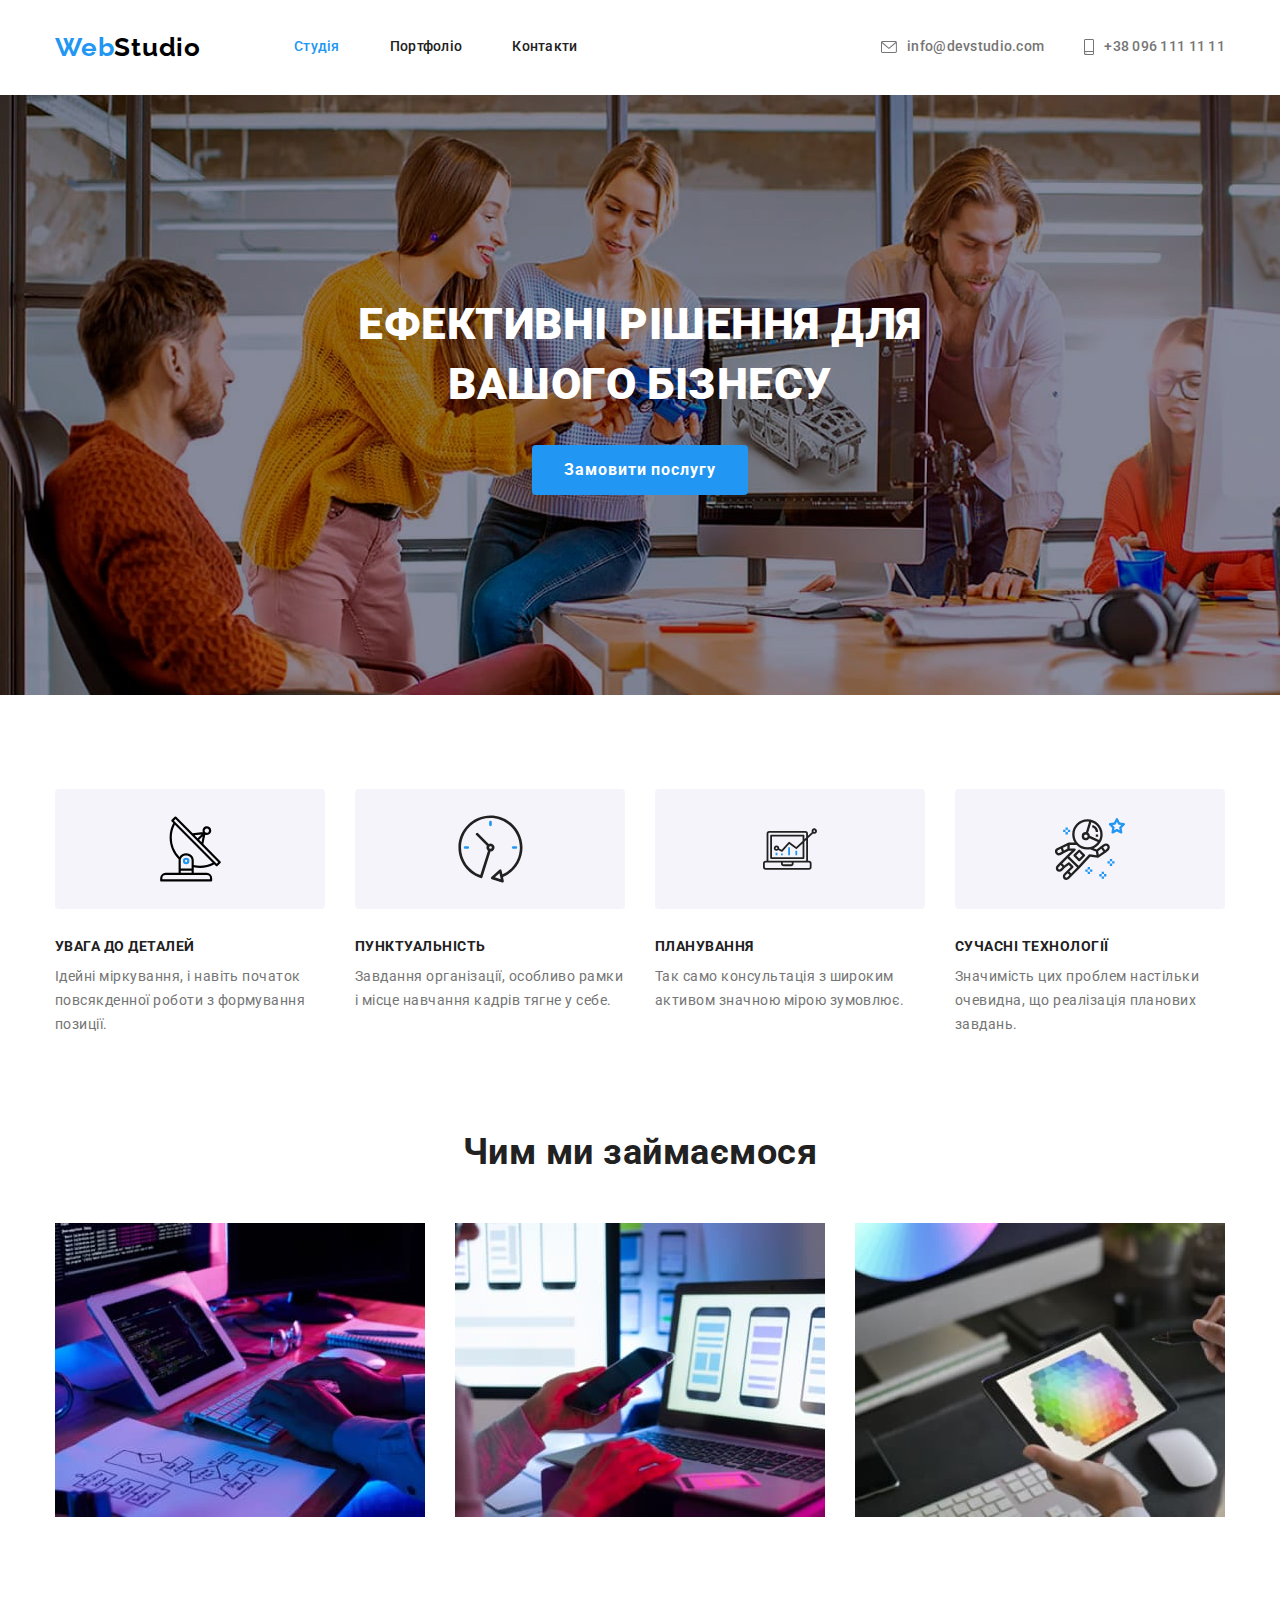
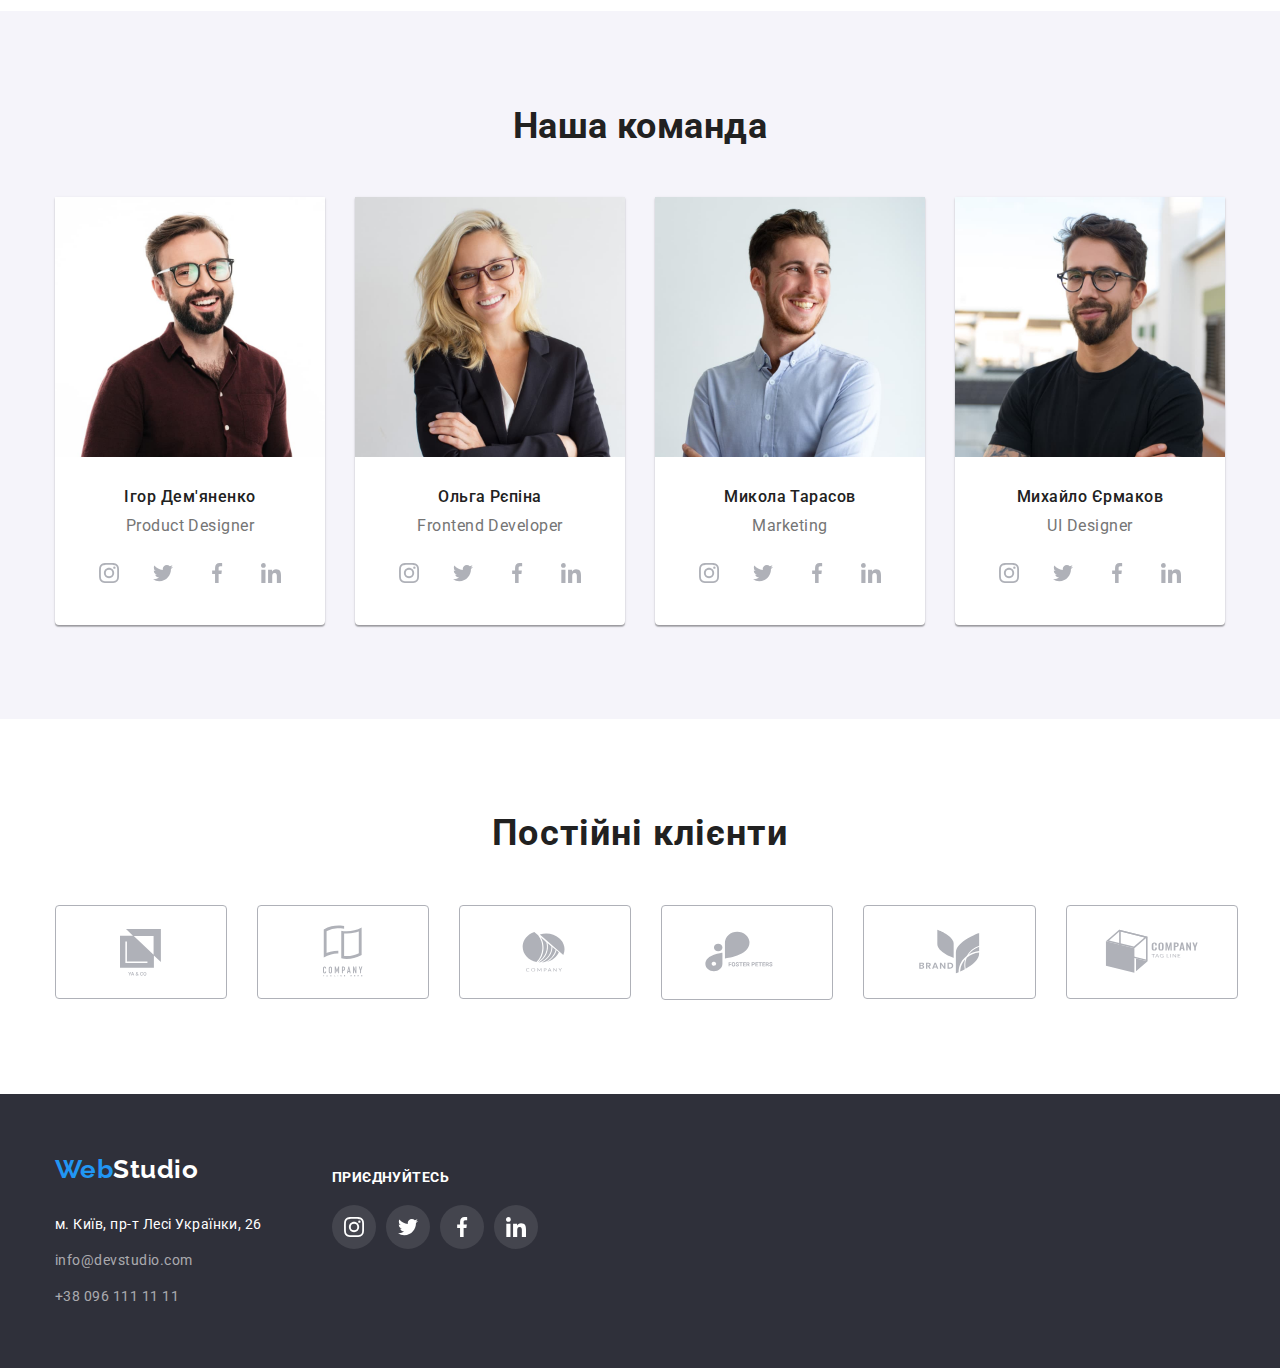
==== index.html @ acfb0175 "add" ====
<!DOCTYPE html>
<html lang="uk">
  <head>
    <meta charset="UTF-8" />
    <meta http-equiv="X-UA-Compatible" content="IE=edge" />
    <meta name="viewport" content="width=device-width, initial-scale=1.0" />
    <title>Document</title>
    <link
      href="https://fonts.googleapis.com/css2?family=Raleway:wght@700&family=Roboto:wght@400;500;700;900&display=swap"
      rel="stylesheet"
    />
    <link
      rel="stylesheet"
      href="https://cdnjs.cloudflare.com/ajax/libs/modern-normalize/1.1.0/modern-normalize.min.css"
    />
    <link rel="stylesheet" href="./сss/styles.css" />
    <link rel="stylesheet" href="./сss/sprite.css">
  </head>
  <body class="page">
    <header>
      <div class="container header">
        <nav class="nav">
          <a href="#" lang="en" class="firspart-logo increase"
            >Web<span class="secondpart-logo">Studio</span></a
          >

          <ul class="site-nav">
            <li class="link-nav">
              <a href="#" class="link current increase">Студія</a>
            </li>
            <li class="link-nav">
              <a href="./portfolio.html" class="link increase">Портфоліо</a>
            </li>
            <li class="link-nav">
              <a href="#" class="link increase">Контакти</a>
            </li>
          </ul>
        </nav>
        <ul class="site-info">
          <li class="item">
            <a href="mailto:info@devstudio.com" class="link increase header-envelop"
              > <svg class="envelop-icon"  width="16" height="12"><use href="./images/icons.svg#icon-envelope ">
              </use></svg>info@devstudio.com</a
            >  
          </li>
          <li class="item">
            <a href="tel:+380961111111" class="link increase header-smartphone"
              ><svg class="smartphone-icon" width="10" height="16">
                <use href="./images/icons.svg#icon-smartphone "></use>
              </svg>+38 096 111 11 11</a
            >
          </li>
        </ul>
      </div>
    </header>

    <main>
      <section class="section hero">
        <div class="container">
          <h1 class="hero-title">Ефективні рішення для <br />вашого бізнесу</h1>
          <button type="button" class="button">Замовити послугу</button>
        </div>
      </section>

      <section class="section info-add">
        <div class="container">
          <h2 class="section-title hidden">Iнформація</h2>
          <ul class="list feature">
            <li class="feature-text icon-satellite">
              <div class="feature-svg">
                <svg class="instagram-icon" width="65" height="70">
                  <use href="./images/icons.svg#icon-antenna"></use>
                </svg>
              </div>
              <h3 class="sub-title">УВАГА ДО ДЕТАЛЕЙ</h3>
              <p class="sub-info feature">
                Ідейні міркування, і навіть початок повсякденної роботи з
                формування позиції.
              </p>
            </li>
            <li class="feature-text icon-clock">
              <div class="feature-svg">
                <svg class="clock-icon" width="67" height="70">
                  <use href="./images/icons.svg#icon-clock"></use>
                </svg>
              </div>
              <h3 class="sub-title">ПУНКТУАЛЬНІСТЬ</h3>
              <p class="sub-info feature">
                Завдання організації, особливо рамки і місце навчання кадрів
                тягне у себе.
              </p>
            </li>
            <li class="feature-text icon-planning">
              <div class="feature-svg">
                <svg class="diagram-icon" width="70" height="54">
                  <use href="./images/icons.svg#icon-diagram"></use>
                </svg>
              </div>
              <h3 class="sub-title">ПЛАНУВАННЯ</h3>
              <p class="sub-info feature">
                Так само консультація з широким активом значною мірою зумовлює.
              </p>
            </li>
            <li class="feature-text icon-tech">
              <div class="feature-svg">
                <svg class="astronaut-icon" width="70" height="70">
                  <use href="./images/icons.svg#icon-astronaut"></use>
                </svg>
              </div>
              <h3 class="sub-title">СУЧАСНІ ТЕХНОЛОГІЇ</h3>
              <p class="sub-info feature">
                Значимість цих проблем настільки очевидна, що реалізація
                планових завдань.
              </p>
            </li>
          </ul>
        </div>
      </section>
      <section class="section">
        <div class="container">
          <h2 class="section-title">Чим ми займаємося</h2>
          <ul class="list wwd">
            <li class="item">
              <a href="#" target="_blank" class="link-image">
                <img src="./images/img.jpg" alt="Десктопні додатки" width="370"
              /></a>
            </li>
            <li class="item">
              <a href="#" target="_blank">
                <img src="./images/img2.jpg" alt="Мобільні додатки" width="370"
              /></a>
            </li>
            <li class="item">
              <a href="#" target="_blank">
                <img
                  src="./images/img3.jpg"
                  alt="Дизайнерські рішення"
                  width="370"
              /></a>
            </li>
          </ul>
        </div>
      </section>
      <section class="section team">
        <div class="container">
          <h2 class="section-team-title">Наша команда</h2>
          <ul class="list-team">
            <li class="card">
              <img src="./images/img4.jpg" alt="Ігор Дем'яненко" width="270" />
              <h3 class="sub-title">Ігор Дем'яненко</h3>
              <p class="sub-text">Product Designer</p>
              <ul class="links-team">
                <li class="link-social-network"><a href="#" class="social-network"><svg class="instagram-icon" width="44" height="44"><use href="./images/icons.svg#icon-instagram"></use></svg></a></li>
              <li class="link-social-network"><a href="#" class="social-network"><svg class="twitter-icon"  width="44" height="44"><use href="./images/icons.svg#icon-twitter"></use></svg></a></li>
              <li class="link-social-network"><a href="#" class="social-network"><svg class="facebook-icon"  width="44" height="44"><use href="./images/icons.svg#icon-facebook"></use></svg></a></li>
              <li class="link-social-network"><a href="#" class="social-network"><svg class="linkedin-icon"  width="44" height="44"><use href="./images/icons.svg#icon-linkedin"></use></svg></a></li>
            </ul>
            </li>
            <li class="card">
              <img src="./images/img5.jpg" alt="Ольга Рєпіна" width="270" />
              <h3 class="sub-title">Ольга Рєпіна</h3>
              <p class="sub-text">Frontend Developer</p>
              <ul class="links-team">
                <li class="link-social-network"><a href="#" class="social-network"><svg class="instagram-icon" width="44" height="44">
                      <use href="./images/icons.svg#icon-instagram"></use>
                    </svg></a></li>
                <li class="link-social-network"><a href="#" class="social-network"><svg class="twitter-icon" width="44" height="44">
                      <use href="./images/icons.svg#icon-twitter"></use>
                    </svg></a></li>
                <li class="link-social-network"><a href="#" class="social-network"><svg class="facebook-icon" width="44" height="44">
                      <use href="./images/icons.svg#icon-facebook"></use>
                    </svg></a></li>
                <li class="link-social-network"><a href="#" class="social-network"><svg class="linkedin-icon" width="44" height="44">
                      <use href="./images/icons.svg#icon-linkedin"></use>
                    </svg></a></li>
              </ul>
            </li>
            <li class="card">
              <img src="./images/img6.jpg" alt="Микола Тарасов" width="270" />
              <h3 class="sub-title">Микола Тарасов</h3>
              <p class="sub-text">Marketing</p>
              <ul class="links-team">
                <li class="link-social-network"><a href="#" class="social-network"><svg class="instagram-icon" width="44" height="44">
                      <use href="./images/icons.svg#icon-instagram"></use>
                    </svg></a></li>
                <li class="link-social-network"><a href="#" class="social-network"><svg class="twitter-icon" width="44" height="44">
                      <use href="./images/icons.svg#icon-twitter"></use>
                    </svg></a></li>
                <li class="link-social-network"><a href="#" class="social-network"><svg class="facebook-icon" width="44" height="44">
                      <use href="./images/icons.svg#icon-facebook"></use>
                    </svg></a></li>
                <li class="link-social-network"><a href="#" class="social-network"><svg class="linkedin-icon" width="44" height="44">
                      <use href="./images/icons.svg#icon-linkedin"></use>
                    </svg></a></li>
              </ul>
            </li>
            <li class="card">
              <img src="./images/img7.jpg" alt="Михайло Єрмаков" width="270" />
              <h3 class="sub-title">Михайло Єрмаков</h3>
              <p class="sub-text">UI Designer</p>
              <ul class="links-team">
                <li class="link-social-network"><a href="#" class="social-network"><svg class="instagram-icon" width="44" height="44">
                      <use href="./images/icons.svg#icon-instagram"></use>
                    </svg></a></li>
                <li class="link-social-network"><a href="#" class="social-network"><svg class="twitter-icon" width="44" height="44">
                      <use href="./images/icons.svg#icon-twitter"></use>
                    </svg></a></li>
                <li class="link-social-network"><a href="#" class="social-network"><svg class="facebook-icon" width="44" height="44">
                      <use href="./images/icons.svg#icon-facebook"></use>
                    </svg></a></li>
                <li class="link-social-network"><a href="#" class="social-network"><svg class="linkedin-icon" width="44" height="44">
                      <use href="./images/icons.svg#icon-linkedin"></use>
                    </svg></a></li>
              </ul>
            </li>
          </ul>
        </div>
      </section>
      <section class="section regular-customers">
        <div class="container" >
        <h2 class="title-costomers">Постійні клієнти</h2>
        <ul class="costomers-all">
          <li class="customers-link"><a href="#" class="link-union customers-hover"><svg class="union-icon" width="41" height="47">
              <use href="./images/icons.svg#icon-union"></use>
            </svg></a></li>
          <li class="customers-link"><a href="#" class="link-tagline customers-hover"><svg class="tagline-icon" width="40" height="52">
              <use href="./images/icons.svg#icon-tagline"></use>
            </svg></a></li>
          <li class="customers-link"><a href="#" class="link-company customers-hover"><svg class="company-icon" width="43" height="41">
              <use href="./images/icons.svg#icon-company"></use>
            </svg></a></li>
          <li class="customers-link"><a href="#" class="link-foster customers-hover"><svg class="foster-icon" width="84" height="41">
              <use href="./images/icons.svg#icon-foster"></use>
            </svg></a></li>
          <li class="customers-link"><a href="#" class="link-brand customers-hover"><svg class="brand-icon" width="63" height="45">
              <use href="./images/icons.svg#icon-brand"></use>
            </svg></a></li>
          <li class="customers-link"><a href="#" class="link-tag customers-hover"><svg class="tag-icon" width="94" height="44">
              <use href="./images/icons.svg#icon-tag"></use>
            </svg></a></li>
        </ul>
        </div>
      </section>
    </main>

    <footer class="footer">
    <div class="footer-info container">
      <div class="container-address">
        <a href="#" lang="en" class="footer-firspart-logo">
        Web<span class="footer-secondpart-logo">Studio</span>
        </a>
        <address class="address site">
        <ul class="list">
          <li>
            <p class="list-address">м. Київ, пр-т Лесі Українки, 26</p>
          </li>
          <li>
            <a href="mailto:info@devstudio.com" class="list-email">info@devstudio.com</a>
          </li>
          <li>
            <a href="tel:+30961111111" class="list-tel">+38 096 111 11 11</a>
          </li>
        </ul>
        </address>
      </div>
      <div class="footer-social-networks">
        <h2 class="title-networks-footer">ПРИЄДНУЙТЕСЬ</h2>
        <ul class="footer-links">
          <li class="link-social-network"><a href="#" class="footer-social-network"><svg class="instagram-icon" width="44"
                height="44">
                <use href="./images/icons.svg#icon-instagram"></use>
              </svg></a></li>
          <li class="link-social-network"><a href="#" class="footer-social-network"><svg class="twitter-icon" width="44" height="44">
                <use href="./images/icons.svg#icon-twitter"></use>
              </svg></a></li>
          <li class="link-social-network"><a href="#" class="footer-social-network"><svg class="facebook-icon" width="44"
                height="44">
                <use href="./images/icons.svg#icon-facebook"></use>
              </svg></a></li>
          <li class="link-social-network"><a href="#" class="footer-social-network"><svg class="linkedin-icon" width="44"
                height="44">
                <use href="./images/icons.svg#icon-linkedin"></use>
              </svg></a></li>
        </ul>
      </div>
    </div>
    </footer>
  </body>
</html>
---- сss/styles.css ----
:root{
   --primary-text-color:#757575;
   --tittle-text-color:#212121;
   --firspart-logo-header:#2196F3;
   --firspart-logo-footer:#2196F3;
   --secondpart-logo-header:#000000;
   --secondpart-logo-footer:#FFFFFF;
   --add-color:#2196F3;
   --button-bgcolor:#2196F3;
   --button-active-bgcolor:#188CE8;;
   --button-add-bgcolor:#F5F4FA;
   --color-button:#FFFFFF;
   --button-add-color: #212121;
   --hero-title-color:#FFFFFF;
   --main-bgcolor:#FFFFFF;
   --header-bgcolor:#FFFFFF;
   --hero-section-bgcolor:#C4C4C4;
   --info-section-bgcolor: #F5F5F5;
   --explain-section-bgcolor: #F5F5F5;
   --last-section-bgcolor: #F5F4FA;
   --footer-bgcolor:#2F303A;
   --footer-list-address: #FFFFFF;
   --footer-list-info:rgba(255, 255, 255, 0.6);

   
   --fill-social-network: #AFB1B8;
   --fill-customers:#AFB1B8;
   --fill-customers-hover:#2196F3;
   --border-customers:#AFB1B8;
   --fill-social-network-hover: #FFFFFF;
   --background-social-network-hover: #2196F3;
   --fill-social-network-footer: #FFFFFF;
   --background-social-network-footer:rgba(255, 255, 255, 0.1);
   --block-feature:rgba(245, 244, 250, 1)
 }

 html{
   box-sizing: border-box;
 }

 *, *::before, 
 *::after{
   box-sizing: inherit;
 }

 p, 
 h1, 
 h2,
 h3,
 h4,
 h5, 
 h6{
   margin-top: 0;
   margin-bottom: 0;
 }

 ul,
 ol
 {margin: 0;
 padding: 0;
   padding-inline-start: 0;
   list-style: none;
}

img{display: block;}
 /*1230*/

 .container{
   width: 1200px;
   padding-left: 15px;
   padding-right: 15px;
   margin-left: auto;
   margin-right: auto;
 }

 .section{
   padding-bottom: 94px;
   padding-top: 94px;
 }

 .section.info-add{
   padding-bottom: 0;
 }


 .bcheader{
border-bottom: 1px solid #ECECEC;
}
 
 .container.header {
    display: flex;
    align-items: center;
 }

 .container .firspart-logo{
   padding-top:24px;
   padding-bottom: 25px;
 }

 .container .nav{
   display: flex;
   align-items: center;
   
 }

 .container .site-nav .link:last-child {
    margin-right: 0;
 }

 .container .site-nav{
   display: flex;
   align-items: center;
   margin-left: 93px;
   padding-top: 32px;
   padding-bottom: 32px;
 }

 .container .site-nav .link-nav{
   display: block;
   margin-right: 50px;
 }

 .container .site-nav .link-nav:last-child {
    margin-right: 0;
 }

 .container.header .increase{
   padding-top: 32px;
   padding-bottom: 32px;
 }

.container .site-info{
   display: flex;
   align-items: center;
   margin-left: auto;
}

.site-info .item + .item{
margin-left: 40px;
}

 .list{
    list-style: none;
 }
 .page{
    background-color:var(--main-bgcolor);
    font-family: Roboto, sans-serif;
    color: var(--primary-text-color);
   margin: 0;
 }

 .hidden{
   display: none;
 }

 .page .firspart-logo{
   color:var(--add-color);
   font-family: Raleway, cursive;
   letter-spacing: 0.03em;
   text-decoration: none;
   font-weight: 700;
   font-size: 26px;
   line-height: 1.19;} 

 .page .secondpart-logo{
   color:var(--secondpart-logo-header);
   font-family: Raleway, cursive;
   letter-spacing: 0.03em;}

 .site-nav, .site-info{
   list-style: none;
   letter-spacing: 0.02em;
   font-weight: 500;
   font-size: 14px;
   line-height: 1.14;
   
}

 .site-nav .link{
   color:var(--tittle-text-color); 
   letter-spacing: 0.02em;
   text-decoration: none;
 }
 
 .site-nav .link:hover,
 .site-nav .link:focus {
    color:var(--add-color);
 }
 
 .site-info .link{
    color:var(--primary-text-color);
   text-decoration: none;
} 

.site-info .link:hover,
.site-info .link:focus {
    color: var(--add-color);
}
.site-nav .link.current {
   color: var(--add-color);
}

.header-envelop,
.header-smartphone {
   display: flex;
   align-items: center;
   justify-content: center;
}

.header-envelop .envelop-icon {
   fill: currentColor;
}

.header-smartphone .smartphone-icon {
   fill: currentColor;
}

.header-envelop .envelop-icon,
.header-smartphone .smartphone-icon {
   margin-right: 10px;
}

/* HERO */
.hero{
   background: var(--hero-section-bgcolor);
letter-spacing: 0.06em;
text-align: center;
margin-top: 0;
padding-bottom: 200px;
padding-top: 200px;
}

.section.hero{    
   background-color: var(--hero-section-bgcolor);
   background-image: url(../images/hero-bg.jpg), 
   linear-gradient(to right, rgba(47, 48, 58, 0.4), 
   rgba(47, 48, 58, 0.4));
   height: 600px;
   max-width: 1600px;
   margin-left: auto;
   margin-right: auto;
}

.hero-title{
color: var(--hero-title-color);
font-weight: 900;
font-size: 44px;
line-height: 1.36;
text-align: center;
text-transform: uppercase;
margin-bottom: 30px;
}

/* Section */
.section{
   letter-spacing: 0.03em;
}
.section-title,
.sub-title{
   color:var(--tittle-text-color);
   font-size: 14px;
   line-height: 1.14;
   text-transform: uppercase;
}

.sub-info{

   font-size: 14px;
   line-height: 1.71;
}

.container .list.feature{
      display: flex; 
          padding-inline-start: 0   
}

.section .feature-text{
flex-basis: calc((100%-90px)/4);
   }

.info-add .feature-svg{
   display: flex;
   width: 270px;
   height: 120px;
   border-radius: 4px;
   background-color: var(--block-feature);
   justify-content: center;
   align-items: center;
   margin-bottom:30px;
}
  
.section .feature-text:not(:last-child){
   margin-right: 30px;
}

.section .list .feature{
      margin-top: 10px;   
}

.section .section-title {
   font-size: 36px;
   line-height: 1.17;
   text-align: center;
   text-transform: none;
   padding-bottom: 50px;
}


.link-image{
   display: block;
}


.list.wwd{
   display: flex;
   align-items: center;
}

.list.wwd .item:not(:last-child){
margin-right: 30px;
}

.section.team{
   background-color: var(--last-section-bgcolor);
   letter-spacing: 0.03em;
}


.section .section-team-title{
   font-size: 36px;
   line-height: 1.17;
   text-align: center;
   color: var(--tittle-text-color) ;
}
      
.section .list-team .sub-title{
      font-weight: 500;
      font-size: 16px;
      line-height: 1.19;
      text-transform: none;
      margin-top: 30px;
      text-align: center;
   }

 .section .list-team{
   list-style: none;
   padding-top: 50px;
   display: flex;
   
}
 
.section .list-team .sub-text {
   font-size: 16px;
   line-height: 1.19;
   margin-top: 10px;
   text-align: center;
}

.section .list-team .card{
   background-color: var(--main-bgcolor);
   border-radius: 0px 0px 4px 4px;
      box-shadow: 0px 1px 3px rgba(0, 0, 0, 0.12), 
      0px 1px 1px rgba(0, 0, 0, 0.14), 
      0px 2px 1px rgba(0, 0, 0, 0.2);

}

.section .list-team .card:not(:last-child){
   margin-right: 30px;
}

.button:hover,
.button:focus {
   background-color: var(--button-active-bgcolor);
}

.button{
   display: inline-block;
     background-color: var(--button-bgcolor);
     color: var(--color-button);
     letter-spacing: 0.06em;
     font-family: Roboto, sans-serif;
     font-weight: 700;
     font-size: 16px;
     line-height: 1.88;
   cursor:pointer;
   border-radius: 4px;
   padding: 10px 32px;
   text-align: center;
   border: none;
   
}

.section.regular-customers{
   color: var(--tittle-text-color);
   text-align: center;
  
}

.title-costomers{
   font-size: 36px;
   line-height: 1.16;
   letter-spacing: 0.03em;
}

.costomers-all{
   display: flex;
   justify-content: start;
   margin-top: 50px;

}
.customers-link:not(:last-child){
   margin-right: 30px;
}

.costomers-all .link-union{
   display: flex;
   align-items: center;
   padding: 23px 65px 22px 64px;
   fill:var(--fill-customers);
   border: 1px solid var(--border-customers);
   border-radius: 4px;
}

.costomers-all .link-tagline {
   display: flex;
   align-items: center;
   padding: 19px 65px 21px 65px;
   fill: var(--fill-customers);
   border: 1px solid var(--border-customers);
   border-radius: 4px;
}

.costomers-all .link-company{
   display: flex;
   align-items: center;
   padding: 25px 65px 26px 62px;
   fill: var(--fill-customers);
   border: 1px solid var(--border-customers);
   border-radius: 4px;
   
}
.costomers-all .link-foster{display: flex;
   align-items: center;
   padding: 25px 43px 27px 43px;
   fill: var(--fill-customers);
   border: 1px solid var(--border-customers);
   border-radius: 4px;
}

.costomers-all .link-brand{display: flex;
   align-items: center;
   padding: 23px 54px 24px 54px;
   fill: var(--fill-customers);
   border: 1px solid var(--border-customers);
   border-radius: 4px;
}

.costomers-all .link-tag{display: flex;
align-items: center;
padding: 23px 38px 25px 38px;
fill: var(--fill-customers);
border: 1px solid var(--border-customers);
border-radius: 4px;
}

.costomers-all .customers-hover:hover,
.costomers-all .customers-hover:focus{
 fill: var(--fill-customers-hover);
border: 1px solid var(--fill-customers-hover);
border-radius: 4px;
}

.footer{
background-color:var(--footer-bgcolor);
letter-spacing: 0.03em;
padding-bottom: 60px;
}

.container-address{
   padding-top: 60px;}


.footer .footer-firspart-logo{
   display: inline-block;
   color: var(--firspart-logo-footer);
   font-family: Raleway, cursive;
   font-weight: 700;
   font-size: 26px;
   line-height: 1.19;
   padding-bottom: 0;
   margin-bottom: 28px;
   text-decoration: none;
}
.footer .footer-secondpart-logo{
   color: var(--secondpart-logo-footer);
   font-family: Raleway, cursive;
}

.footer .list-email,.footer .list-tel {
   color: var(--footer-list-info);
   text-decoration: none;
}
.footer .list-address {
   display: inline-block;
   color:var(--footer-list-address);
   margin-bottom: 12px;}

.footer .list-email{
   display: inline-block;
   margin-bottom: 12px;
}
     
   .address .list-email:hover,
   .address .list-email:focus,
   .address .list-tel:hover,
   .address .list-tel:focus {
      color:var(--add-color);
}
.footer .address {
   font-size: 14px;
   line-height: 1.71;
   font-style: normal;
   font-style: normal;
}
.footer-social-networks {
   padding-top: 75px;
   margin-left: 70px;
}

.footer-info.container {
   display: flex;
}

.footer-links {
   list-style: none;
   display: flex;
   justify-content: flex-start;
}

.title-networks-footer {
   color: var(--hero-title-color);
   font-size: 14px;
   line-height: calc(16/14);
   letter-spacing: 0.03em;
   margin-bottom: 20px;
}

.footer-social-network {
   width: 100%;
   height: 100%;
   display: flex;
   border-radius: 50%;
   justify-content: center;
   align-items: center;
   fill: var(--fill-social-network-footer);
   padding: 12px;
   background-color: var(--background-social-network-footer);
}

.footer-social-network:hover,
.footer-social-network:focus {
   background-color: var(--background-social-network-hover);
}


/*portfolio */


.button-portfolio {
   background-color: var(--button-bgcolor);
   color: var(--color-button);
   letter-spacing: 0.03em;
   font-family: Roboto, sans-serif;
   font-weight: 500;
   font-size: 16px;
   line-height: 1.63;
   cursor: pointer;
   border-radius: 4px;
   padding: 6px 22px;
   border: transparent;
}

.button-portfolioadd{
   background-color: var(--button-add-bgcolor);
   color:var(--button-add-color);
   letter-spacing: 0.03em;
   font-weight: 500;
   font-size: 16px;
   line-height: 1.63;
   cursor: pointer;
   border-radius: 4px;
   padding: 6px 22px;
   border: transparent;
}

.button-portfolioadd:hover ,.button-portfolioadd:focus{
   color:var(--color-button);
   background-color: var(--button-bgcolor);  
}

.portfolio .title{
   color:var(--tittle-text-color);
   letter-spacing: 0.06em;
   font-size: 18px;
   line-height: 2;
}

.portfolio .text{
   letter-spacing: 0.03em;
   font-size: 16px;
   line-height: 1.88;
}
  
.container .buttons{
   margin-bottom: 50px;
}

.container .list.imgs{
   display: flex;
   flex-wrap: wrap;
   padding-inline-start: 0;
}
 
/*.border-box{
   
}*/

.section.hero-portfolio .list.buttons{
   display: flex;
   justify-content: center;
}

.section.hero-portfolio .list.buttons .itembtn:not(:last-child){
   margin-right: 8px;
}

.portfolio .itembtn:hover,
.portfolio .itembtn:focus
{
   box-shadow: 0px 3px 1px rgba(0, 0, 0, 0.1), 
   0px 1px 2px rgba(0, 0, 0, 0.08), 
   0px 2px 2px rgba(0, 0, 0, 0.12);}

.list.imgs>.item{
flex-basis: calc((100% - 60px)/3);
margin-bottom: 30px;
margin-right: 30px;

}

.list.imgs>.item:hover{
box-shadow: 0px 1px 1px rgba(0, 0, 0, 0.12),
   0px 4px 4px rgba(0, 0, 0, 0.06),
   1px 4px 6px rgba(0, 0, 0, 0.16)
}

.border-box {
   padding-left: 24px;
   padding-bottom: 20px;
   padding-top: 20px;
   border-bottom: 1px solid #EEEEEE;
   border-right: 1px solid #EEEEEE;
   border-left: 1px solid #EEEEEE;
}

.list.imgs>.item:nth-child(3n){
    margin-right: 0;
}

.list.imgs>.item:nth-last-child(-n+3){
   margin-bottom: 0;
}

.section.hero-portfolio .title.imgs{
   margin-bottom: 4px;
}

.photo-item{
   display: block;
}






/*task-4*/



.section.team .links-team {
   display: flex;
   justify-content: center;
   list-style: none;
}

.link-social-network:not(:last-child) {
   margin-right: 10px;

}

.link-social-network {
   width: 44px;
   height: 44px;
}

.social-network {
   width: 100%;
   height: 100%;
   display: flex;
   border-radius: 50%;
   justify-content: center;
   align-items: center;
   fill: var(--fill-social-network);
   padding: 12px;
}

.social-network:hover,
.social-network:focus {
   fill: var(--fill-social-network-hover);
   background-color: var(--background-social-network-hover);

}

.links-team {
   margin-bottom: 30px;
   margin-top: 16px;
}
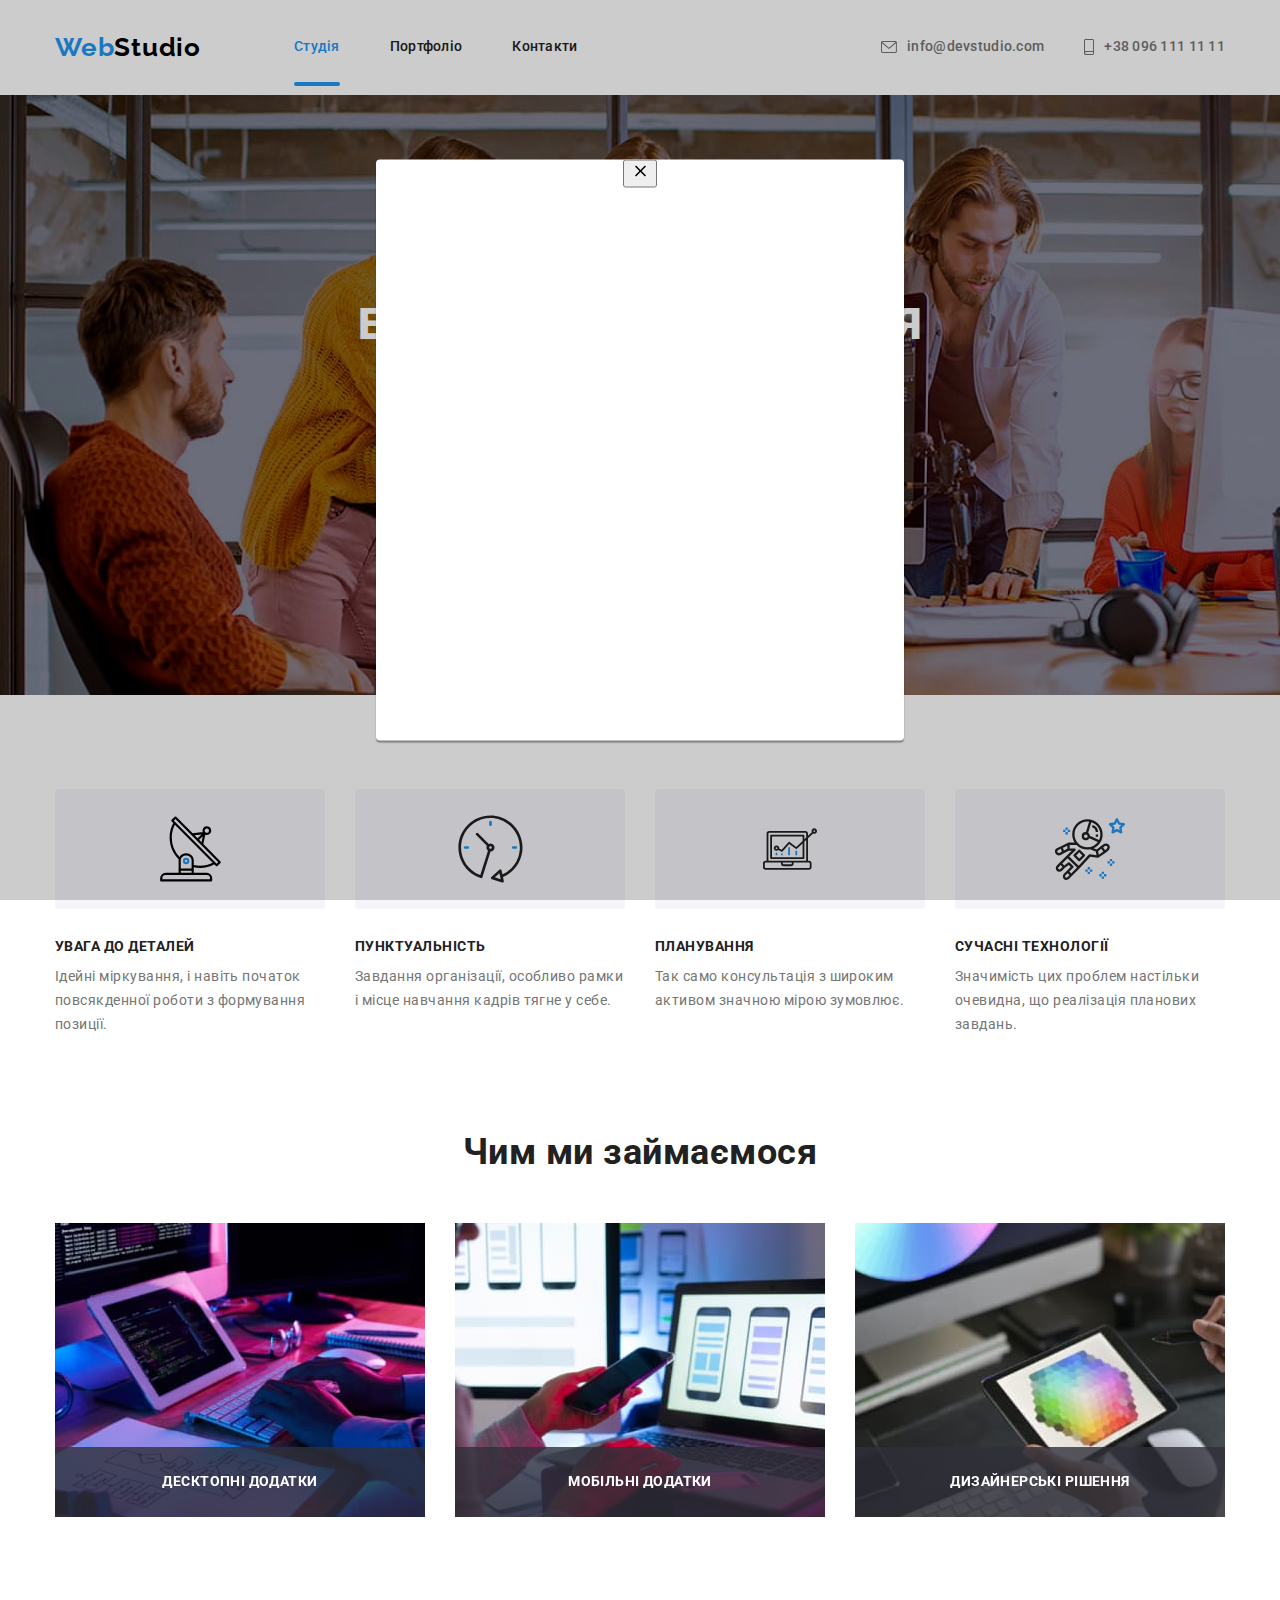
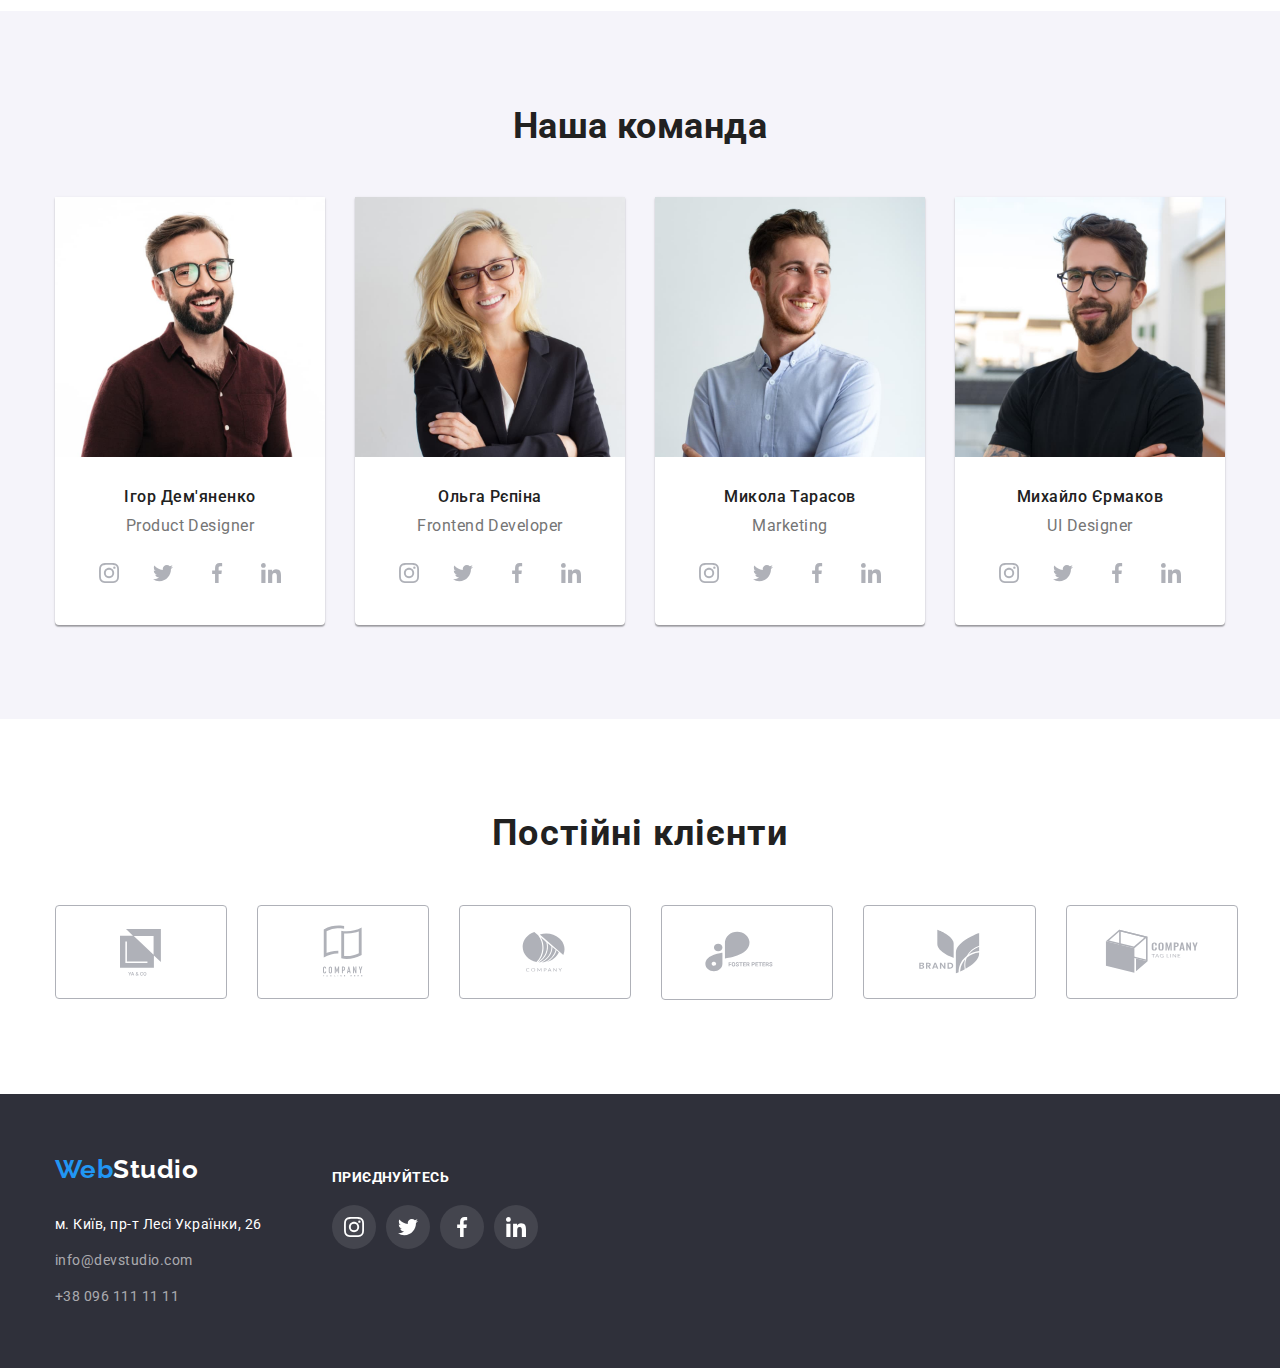
==== commit 69ef902d: "add" ====
--- a/index.html
+++ b/index.html
@@ -59,6 +59,9 @@
         <div class="container">
           <h1 class="hero-title">Ефективні рішення для <br />вашого бізнесу</h1>
           <button type="button" class="button">Замовити послугу</button>
+          <div class="backdrop">
+            <div class="modal"><button class="close"><svg class="icon-close" width="18" height="18"><use href="./images/icons.svg#icon-close"></use></svg></button></div>
+          </div>
         </div>
       </section>
 
@@ -124,11 +127,15 @@
               <a href="#" target="_blank" class="link-image">
                 <img src="./images/img.jpg" alt="Десктопні додатки" width="370"
               /></a>
+              <div class="show-wwd"><p class="show-text">Десктопні додатки</p></div>
             </li>
             <li class="item">
               <a href="#" target="_blank">
                 <img src="./images/img2.jpg" alt="Мобільні додатки" width="370"
               /></a>
+              <div class="show-wwd">
+                <p class="show-text">Мобільні додатки</p>
+              </div>
             </li>
             <li class="item">
               <a href="#" target="_blank">
@@ -137,6 +144,9 @@
                   alt="Дизайнерські рішення"
                   width="370"
               /></a>
+              <div class="show-wwd">
+                <p class="show-text">Дизайнерські рішення</p>
+              </div>
             </li>
           </ul>
         </div>
@@ -285,5 +295,6 @@
       </div>
     </div>
     </footer>
+    <script src="./js/modal.js"></script>
   </body>
 </html>
--- a/сss/styles.css
+++ b/сss/styles.css
@@ -1,4 +1,4 @@
-
+ 
  :root{
    --primary-text-color:#757575;
    --tittle-text-color:#212121;
@@ -32,7 +32,9 @@
    --background-social-network-hover: #2196F3;
    --fill-social-network-footer: #FFFFFF;
    --background-social-network-footer:rgba(255, 255, 255, 0.1);
-   --block-feature:rgba(245, 244, 250, 1)
+   --block-feature:rgba(245, 244, 250, 1);
+   --secendory-text-color: #FFFFFF;
+   --bgc-text-show:rgba(47, 48, 58, 0.8);
  }
 
  html{
@@ -119,6 +121,7 @@
  .container .site-nav .link-nav{
    display: block;
    margin-right: 50px;
+   
  }
 
  .container .site-nav .link-nav:last-child {
@@ -128,7 +131,28 @@
  .container.header .increase{
    padding-top: 32px;
    padding-bottom: 32px;
- }
+   position: relative;
+ }
+
+.link-nav .current::after{
+   content:'';
+   position: absolute;
+   background: var(--add-color);
+   width: 100%;
+   height: 4px;
+   border-radius: 2px;
+   bottom: 0;
+   left: 0; 
+}
+
+.link-nav .increase:hover::after{content: '';
+   position: absolute;
+   background: var(--add-color);
+   width: 100%;
+   height: 4px;
+   border-radius: 2px;
+   bottom: 0;
+   left: 0;}
 
 .container .site-info{
    display: flex;
@@ -242,6 +266,29 @@
    margin-right: auto;
 }
 
+.backdrop{
+      position: fixed;
+      width: 100%;
+      height: 100%;
+      background: rgba(0, 0, 0, 0.2);
+      top: 0;
+      left: 0;
+}
+
+.modal{
+   position: absolute;
+   top: 50%;
+   left: 50%;
+   transform: translate(-50%, -50%); 
+   min-width: 528px;
+   min-height: 581px;
+   background: #FFFFFF;
+   box-shadow: 0px 1px 3px rgba(0, 0, 0, 0.12), 
+   0px 1px 1px rgba(0, 0, 0, 0.14), 
+   0px 2px 1px rgba(0, 0, 0, 0.2);
+   border-radius: 4px;
+}
+
 .hero-title{
 color: var(--hero-title-color);
 font-weight: 900;
@@ -315,11 +362,36 @@
 .list.wwd{
    display: flex;
    align-items: center;
-}
+   
+}
+
+.list.wwd .item{
+   position: relative;
+}
+
+.list.wwd .show-wwd{
+   position: absolute;
+   bottom: 0;
+   width: 100%;
+   padding-top: 27px;
+   padding-bottom: 27px;
+   background-color: var(--bgc-text-show);
+}
+
+.list.wwd .show-text{
+   font-weight: 700;
+   font-size: 14px;
+   line-height: 1.14;
+   text-align: center;
+   letter-spacing: 0.03em;
+   text-transform: uppercase;
+color: var(--secendory-text-color);}
 
 .list.wwd .item:not(:last-child){
 margin-right: 30px;
 }
+
+
 
 .section.team{
    background-color: var(--last-section-bgcolor);
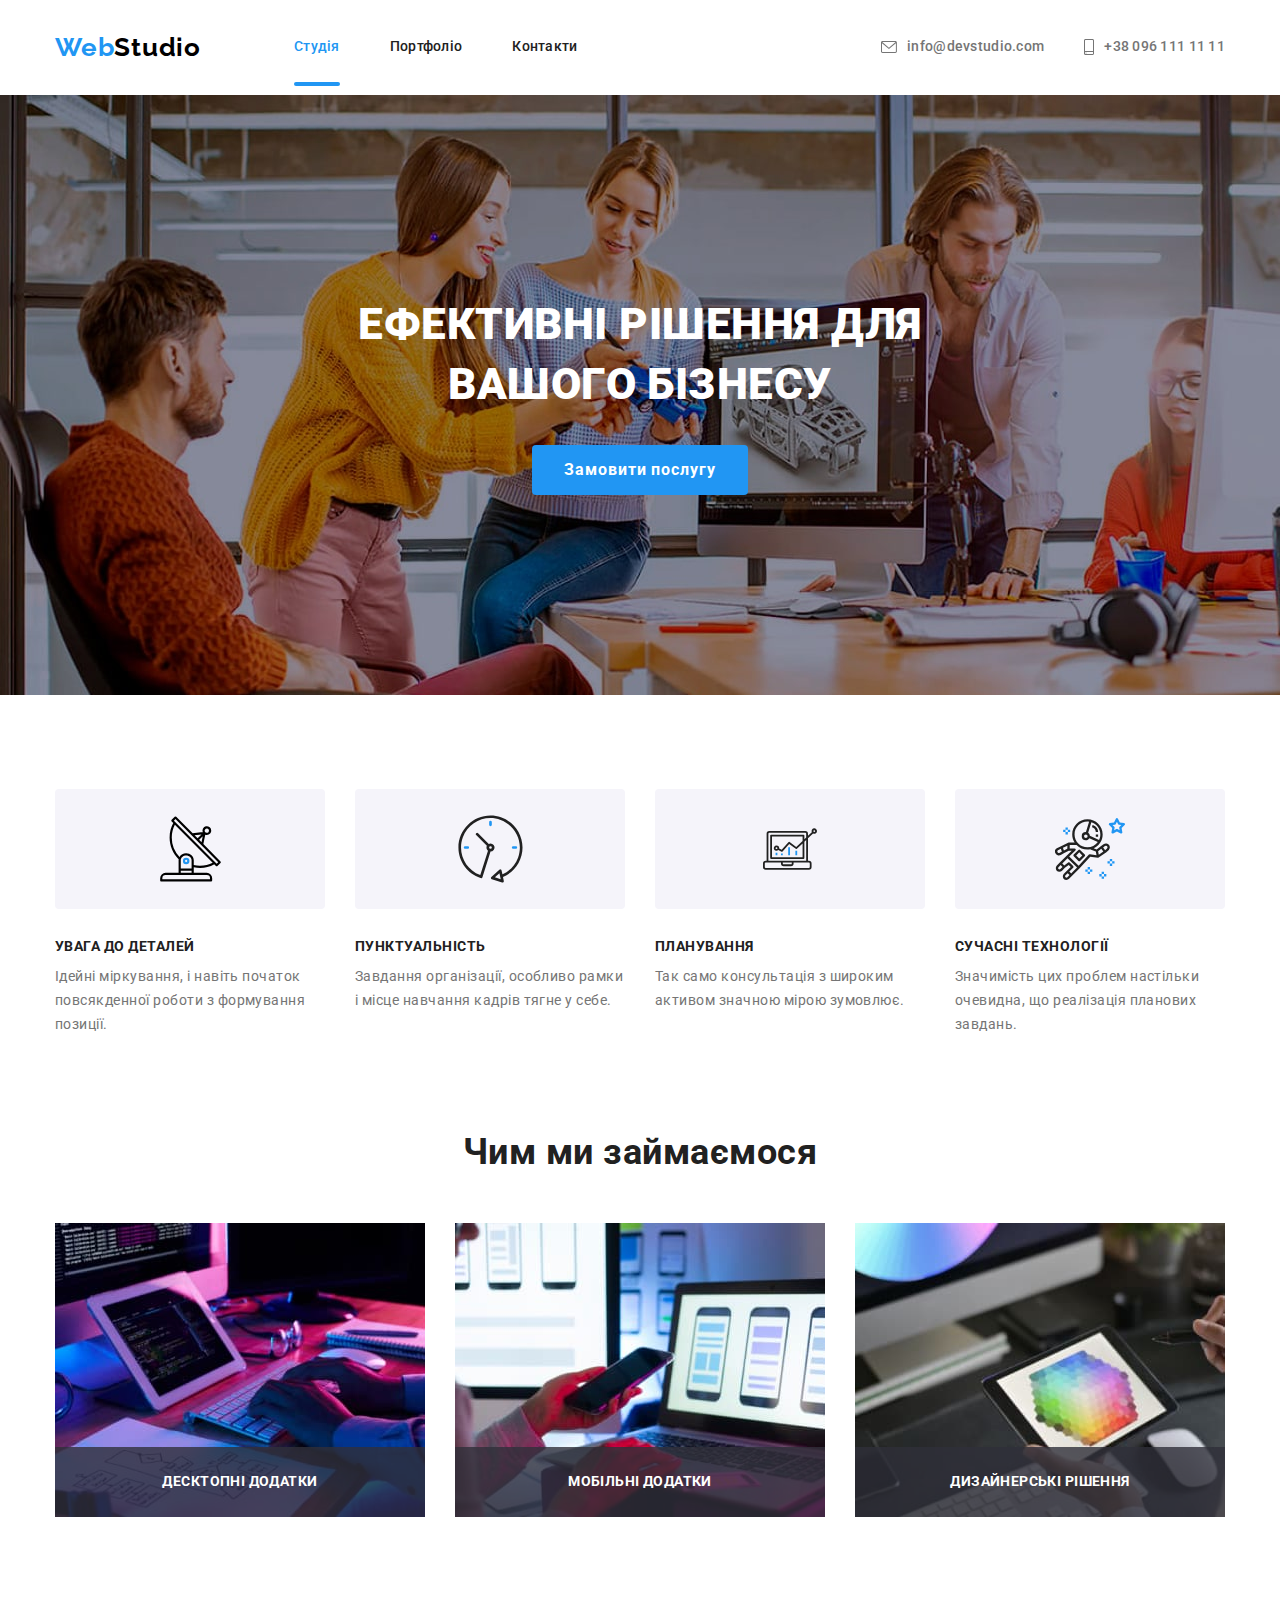
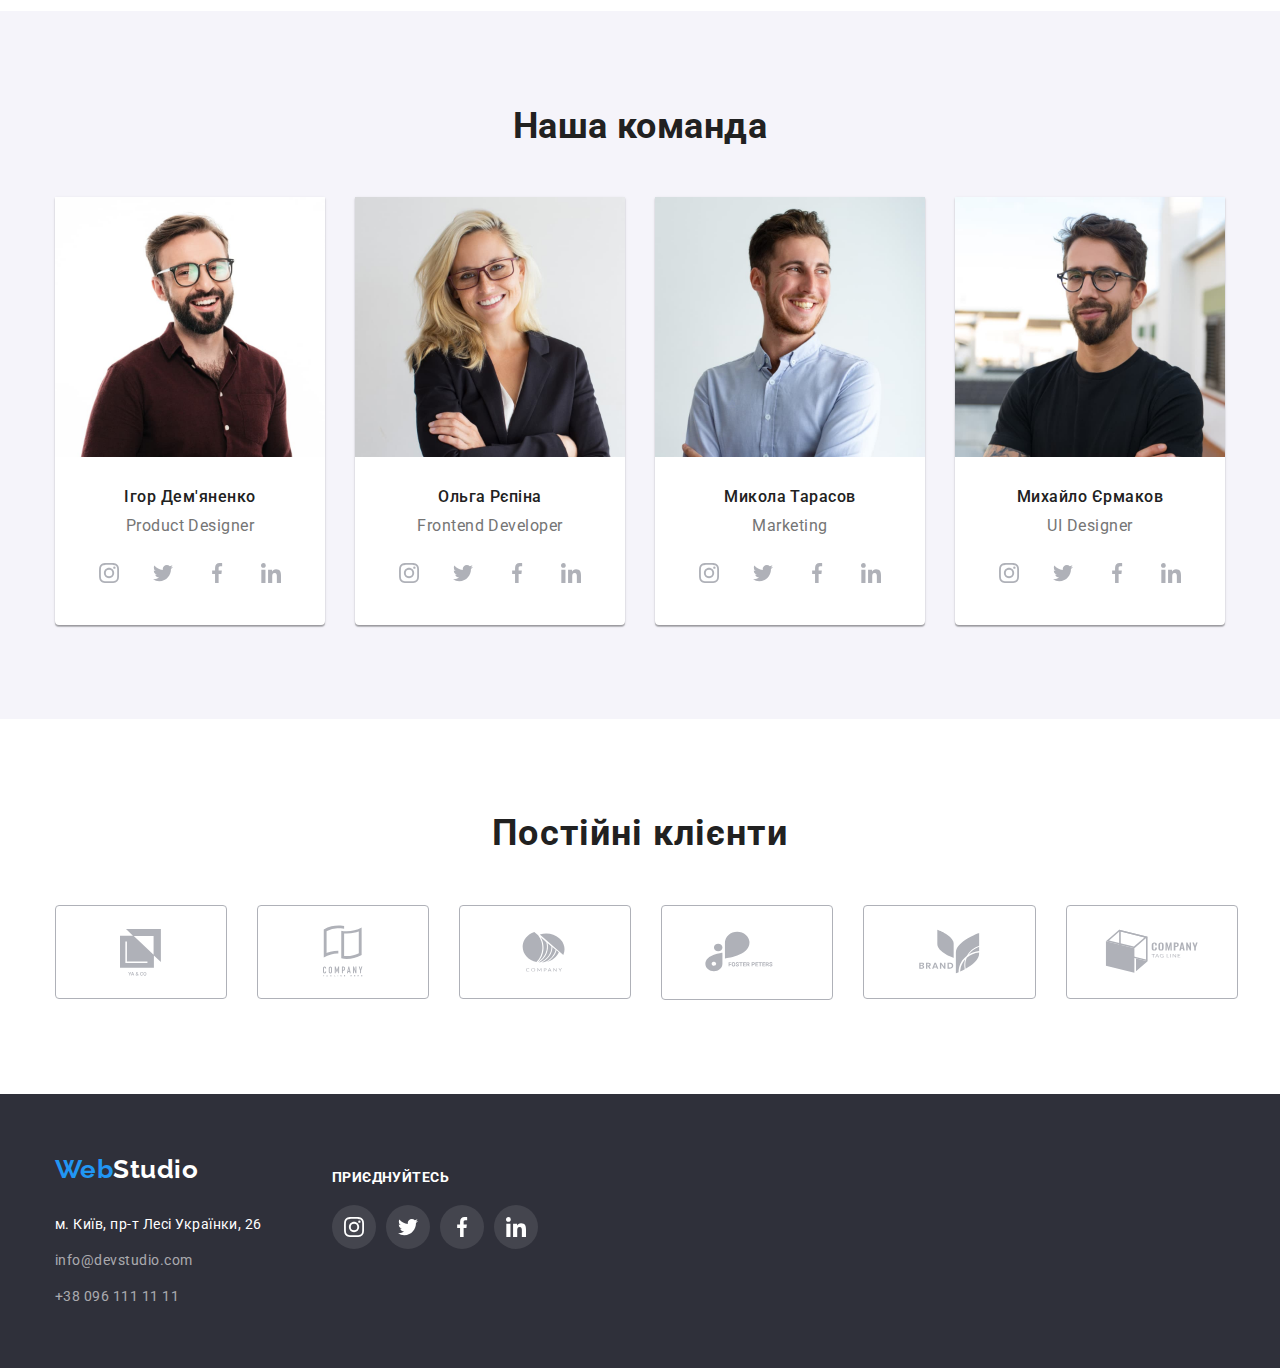
==== commit 146b3d4c: "add" ====
--- a/index.html
+++ b/index.html
@@ -58,10 +58,8 @@
       <section class="section hero">
         <div class="container">
           <h1 class="hero-title">Ефективні рішення для <br />вашого бізнесу</h1>
-          <button type="button" class="button">Замовити послугу</button>
-          <div class="backdrop">
-            <div class="modal"><button class="close"><svg class="icon-close" width="18" height="18"><use href="./images/icons.svg#icon-close"></use></svg></button></div>
-          </div>
+          <button type="button" class="button data-modal-open">Замовити послугу</button>
+         
         </div>
       </section>
 
@@ -295,6 +293,11 @@
       </div>
     </div>
     </footer>
+    <div class="backdrop is-hidden data-modal">
+      <div class="modal"><button class="close data-modal-close"><svg class="icon-close" width="18" height="18">
+            <use href="./images/icons.svg#icon-close"></use>
+          </svg></button></div>
+    </div>
     <script src="./js/modal.js"></script>
   </body>
 </html>
--- a/сss/styles.css
+++ b/сss/styles.css
@@ -289,6 +289,11 @@
    border-radius: 4px;
 }
 
+.backdrop.is-hidden{
+   opacity: 0;
+}  
+
+
 .hero-title{
 color: var(--hero-title-color);
 font-weight: 900;
